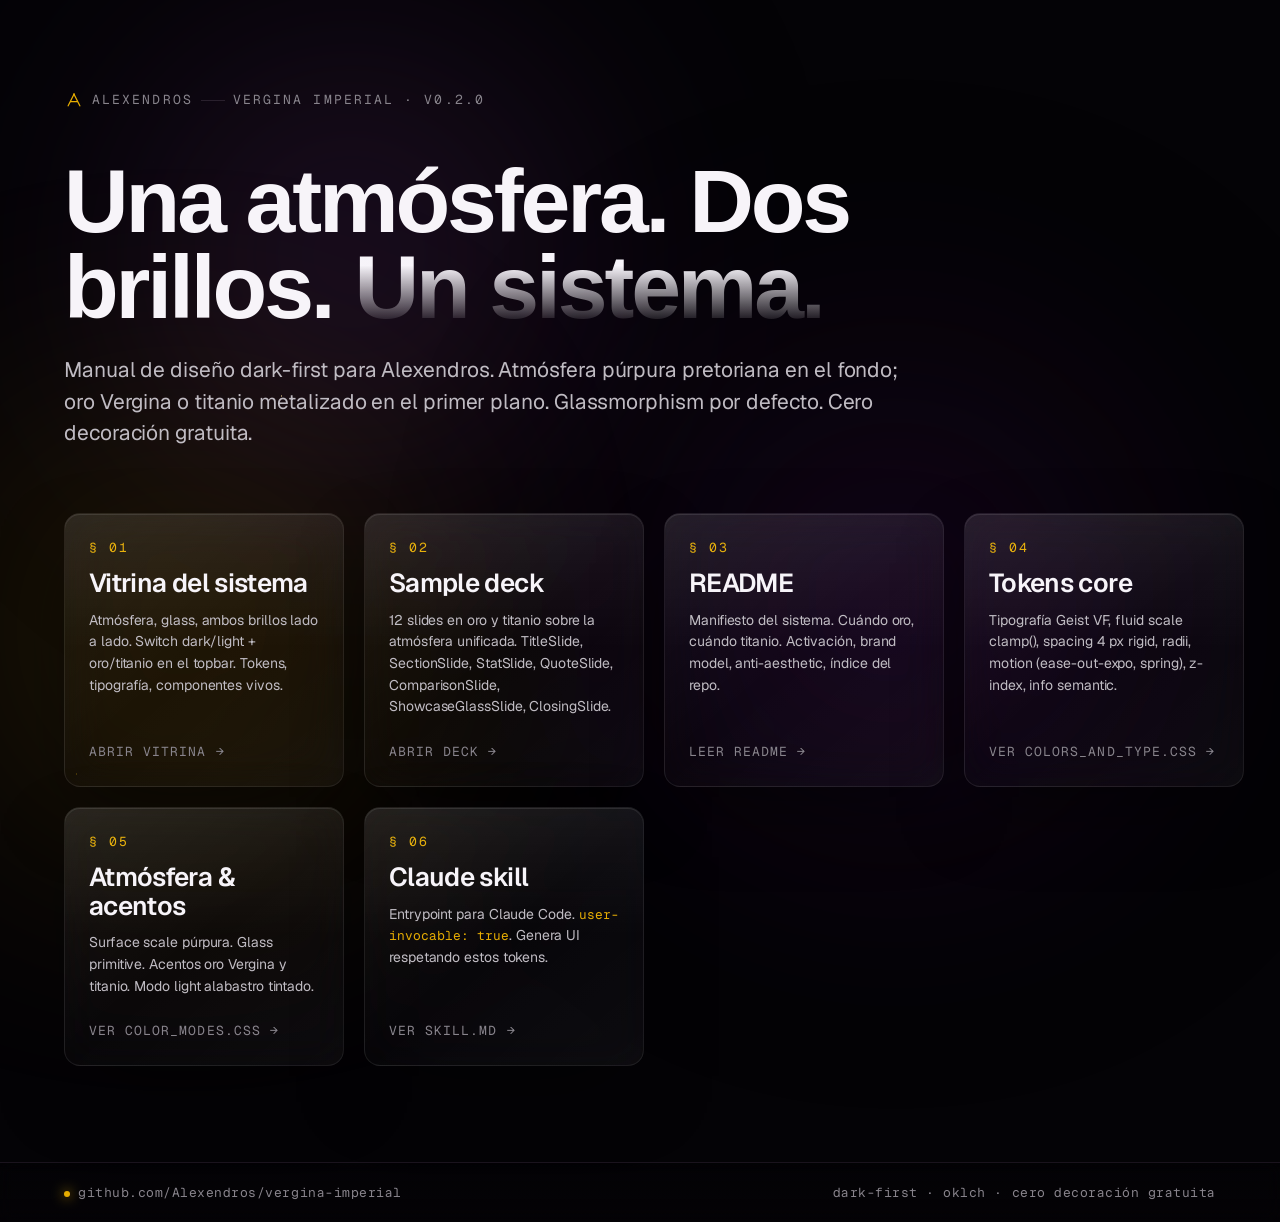
==== index.html @ ce4cc9b8 "Initial: Vergina Imperial v0.2.0 — extracto literal de Claude Design 27 archivos del export Claude D" ====
<!DOCTYPE html>
<html lang="es" data-mode="dark" data-accent="gold">
<head>
<meta charset="utf-8">
<title>Vergina Imperial · Manual de Diseño</title>
<meta name="viewport" content="width=device-width, initial-scale=1">
<link rel="stylesheet" href="colors_and_type.css?v=0.2.0">
<link rel="stylesheet" href="color_modes.css?v=0.2.0">
<style>
  html, body { margin: 0; min-height: 100vh; }
  body {
    background: var(--color-surface-0);
    color: var(--color-text-primary);
    font-family: var(--font-sans);
    letter-spacing: var(--tracking-body);
    -webkit-font-smoothing: antialiased;
    text-rendering: optimizeLegibility;
    position: relative;
    overflow-x: hidden;
    min-height: 100vh;
    display: flex;
    flex-direction: column;
  }

  /* Atmósfera (mismas tres capas que showcase) */
  .atm, .spark, .dust, .vignette {
    position: fixed; inset: 0; pointer-events: none; z-index: 0;
  }
  .atm::before, .atm::after {
    content: ""; position: absolute; border-radius: 50%; filter: blur(120px);
  }
  .atm::before {
    top: -25vh; left: -10vw; width: 75vw; height: 75vw;
    background: radial-gradient(closest-side, var(--atmosphere-haze) 0%, transparent 65%);
    opacity: 0.55;
  }
  .atm::after {
    bottom: -30vh; right: -15vw; width: 90vw; height: 90vw;
    background: radial-gradient(closest-side, var(--atmosphere-velvet) 0%, transparent 60%);
    opacity: 0.85;
  }
  .spark {
    top: 50vh; right: 22vw;
    width: 360px; height: 360px;
    border-radius: 50%;
    background: var(--accent);
    filter: blur(140px);
    opacity: 0.22;
  }
  .dust {
    mix-blend-mode: screen;
    opacity: 0.50;
    background-image:
      radial-gradient(1px 1px at 12% 18%, var(--accent-bright) 50%, transparent 51%),
      radial-gradient(1px 1px at 78% 22%, var(--accent-bright) 50%, transparent 51%),
      radial-gradient(1.2px 1.2px at 32% 64%, var(--accent) 50%, transparent 51%),
      radial-gradient(1px 1px at 88% 70%, var(--accent-bright) 50%, transparent 51%),
      radial-gradient(0.8px 0.8px at 56% 38%, var(--accent-bright) 50%, transparent 51%),
      radial-gradient(1.5px 1.5px at 6% 86%, var(--accent) 50%, transparent 51%),
      radial-gradient(1px 1px at 44% 92%, var(--accent-bright) 50%, transparent 51%),
      radial-gradient(0.9px 0.9px at 70% 8%, var(--accent) 50%, transparent 51%),
      radial-gradient(1.3px 1.3px at 22% 44%, var(--accent-bright) 50%, transparent 51%),
      radial-gradient(1px 1px at 92% 48%, var(--accent) 50%, transparent 51%);
  }
  .vignette {
    background: radial-gradient(120% 120% at 50% 50%, transparent 60%, var(--atmosphere-vignette) 100%);
  }

  main {
    position: relative;
    z-index: 1;
    flex: 1;
    max-width: 1180px;
    margin: 0 auto;
    width: 100%;
    padding: clamp(64px, 10vh, 140px) clamp(24px, 5vw, 64px) 96px;
    display: flex;
    flex-direction: column;
  }

  .brand-row {
    display: flex;
    align-items: center;
    gap: var(--space-2);
    font-family: var(--font-mono);
    font-size: var(--text-xs);
    letter-spacing: 0.16em;
    text-transform: uppercase;
    color: var(--color-text-tertiary);
    margin-bottom: var(--space-12);
  }
  .brand-row svg { color: var(--accent); }
  .brand-row .sep { width: 24px; height: 1px; background: var(--color-border-default); }

  h1.display {
    font-family: var(--font-display);
    font-size: clamp(48px, 7vw, 104px);
    font-weight: var(--weight-semibold);
    line-height: 0.96;
    letter-spacing: var(--tracking-display);
    margin: 0 0 var(--space-6);
    text-wrap: balance;
    max-width: 16ch;
  }
  h1.display .fade {
    background: linear-gradient(180deg, var(--color-text-primary) 25%, transparent 95%);
    -webkit-background-clip: text;
    background-clip: text;
    color: transparent;
    -webkit-text-fill-color: transparent;
    display: inline-block;
  }
  .lede {
    font-size: var(--text-xl);
    color: var(--color-text-secondary);
    line-height: 1.5;
    max-width: 60ch;
    margin: 0 0 var(--space-12);
  }

  .nav {
    display: grid;
    grid-template-columns: repeat(auto-fit, minmax(280px, 1fr));
    gap: var(--space-5);
    margin-top: var(--space-4);
  }

  .card {
    position: relative;
    background: var(--glass-bg);
    backdrop-filter: var(--glass-blur);
    -webkit-backdrop-filter: var(--glass-blur);
    border: 1px solid var(--glass-border);
    border-radius: var(--radius-xl);
    box-shadow: var(--glass-shadow);
    padding: var(--space-6);
    text-decoration: none;
    color: inherit;
    overflow: hidden;
    display: flex;
    flex-direction: column;
    gap: var(--space-3);
    transition:
      transform var(--duration-base) var(--ease-out-expo),
      border-color var(--duration-base) var(--ease-out-expo);
  }
  .card::after {
    content: "";
    position: absolute;
    inset: 0 0 auto 0;
    height: 50%;
    background: linear-gradient(180deg, oklch(1 0 0 / 0.06), transparent);
    pointer-events: none;
  }
  .card:hover {
    transform: translateY(-2px);
    border-color: color-mix(in oklch, var(--accent) 40%, var(--glass-border));
  }
  .card:focus-visible {
    outline: 2px solid var(--accent);
    outline-offset: 4px;
  }

  .card .num {
    font-family: var(--font-mono);
    font-size: var(--text-xs);
    letter-spacing: 0.16em;
    color: var(--accent);
    font-variant-numeric: tabular-nums;
  }
  .card h3 {
    font-size: var(--text-2xl);
    font-weight: var(--weight-semibold);
    letter-spacing: -0.025em;
    margin: 0;
    line-height: 1.1;
  }
  .card p {
    font-size: var(--text-sm);
    color: var(--color-text-secondary);
    line-height: 1.55;
    margin: 0;
  }
  .card .arrow {
    margin-top: auto;
    padding-top: var(--space-3);
    display: inline-flex;
    align-items: center;
    gap: 8px;
    font-family: var(--font-mono);
    font-size: var(--text-xs);
    letter-spacing: 0.08em;
    text-transform: uppercase;
    color: var(--color-text-tertiary);
    transition: color var(--duration-base) var(--ease-out-expo), gap var(--duration-base) var(--ease-out-expo);
  }
  .card:hover .arrow { color: var(--accent); gap: 12px; }

  footer {
    position: relative;
    z-index: 1;
    border-top: 1px solid var(--color-border-subtle);
    padding: var(--space-5) clamp(24px, 5vw, 64px);
    color: var(--color-text-tertiary);
    font-family: var(--font-mono);
    font-size: var(--text-xs);
    letter-spacing: 0.04em;
    display: flex;
    justify-content: space-between;
    gap: var(--space-4);
    background: linear-gradient(180deg,
      transparent,
      color-mix(in oklch, var(--color-surface-0) 55%, transparent));
    backdrop-filter: blur(8px);
  }
  footer .dot {
    width: 6px; height: 6px;
    border-radius: 50%;
    background: var(--accent);
    box-shadow: 0 0 12px var(--accent);
    display: inline-block;
    margin-right: 8px;
  }
</style>
</head>
<body>
  <div class="atm" aria-hidden="true"></div>
  <div class="spark" aria-hidden="true"></div>
  <div class="dust" aria-hidden="true"></div>
  <div class="vignette" aria-hidden="true"></div>

  <main>
    <div class="brand-row">
      <svg width="20" height="20" viewBox="0 0 48 48" fill="none">
        <path d="M10 38 L24 10 L38 38" stroke="currentColor" stroke-width="3" stroke-linecap="round" stroke-linejoin="round"/>
        <path d="M16 28 L32 28" stroke="currentColor" stroke-width="3" stroke-linecap="round"/>
        <circle cx="24" cy="10" r="2.25" fill="currentColor"/>
      </svg>
      <span>Alexendros</span>
      <span class="sep"></span>
      <span>Vergina Imperial · v0.2.0</span>
    </div>

    <h1 class="display">Una atmósfera. Dos brillos. <span class="fade">Un sistema.</span></h1>
    <p class="lede">Manual de diseño dark-first para Alexendros. Atmósfera púrpura pretoriana en el fondo; oro Vergina o titanio metalizado en el primer plano. Glassmorphism por defecto. Cero decoración gratuita.</p>

    <nav class="nav" aria-label="Navegación del manual">
      <a class="card" href="showcase.html">
        <span class="num">§ 01</span>
        <h3>Vitrina del sistema</h3>
        <p>Atmósfera, glass, ambos brillos lado a lado. Switch dark/light + oro/titanio en el topbar. Tokens, tipografía, componentes vivos.</p>
        <span class="arrow">Abrir vitrina →</span>
      </a>

      <a class="card" href="slides/index.html">
        <span class="num">§ 02</span>
        <h3>Sample deck</h3>
        <p>12 slides en oro y titanio sobre la atmósfera unificada. TitleSlide, SectionSlide, StatSlide, QuoteSlide, ComparisonSlide, ShowcaseGlassSlide, ClosingSlide.</p>
        <span class="arrow">Abrir deck →</span>
      </a>

      <a class="card" href="README.md">
        <span class="num">§ 03</span>
        <h3>README</h3>
        <p>Manifiesto del sistema. Cuándo oro, cuándo titanio. Activación, brand model, anti-aesthetic, índice del repo.</p>
        <span class="arrow">Leer README →</span>
      </a>

      <a class="card" href="colors_and_type.css">
        <span class="num">§ 04</span>
        <h3>Tokens core</h3>
        <p>Tipografía Geist VF, fluid scale clamp(), spacing 4 px rigid, radii, motion (ease-out-expo, spring), z-index, info semantic.</p>
        <span class="arrow">Ver colors_and_type.css →</span>
      </a>

      <a class="card" href="color_modes.css">
        <span class="num">§ 05</span>
        <h3>Atmósfera & acentos</h3>
        <p>Surface scale púrpura. Glass primitive. Acentos oro Vergina y titanio. Modo light alabastro tintado.</p>
        <span class="arrow">Ver color_modes.css →</span>
      </a>

      <a class="card" href="SKILL.md">
        <span class="num">§ 06</span>
        <h3>Claude skill</h3>
        <p>Entrypoint para Claude Code. <code style="font-family:var(--font-mono); color:var(--accent);">user-invocable: true</code>. Genera UI respetando estos tokens.</p>
        <span class="arrow">Ver SKILL.md →</span>
      </a>
    </nav>
  </main>

  <footer>
    <div><span class="dot"></span>github.com/Alexendros/vergina-imperial</div>
    <div>dark-first · oklch · cero decoración gratuita</div>
  </footer>
</body>
</html>
---- colors_and_type.css ----
/* =========================================================================
   Manual de Diseño · Vergina Imperial — Core Tokens (v0.2.0)
   =========================================================================
   Dark-first. oklch throughout. No gratuitous decoration.

   Sistema unificado:
     · Una atmósfera (púrpura pretoriana) — definida en color_modes.css
     · Dos acentos metálicos: oro Vergina (default) | titanio
     · Variables compartidas (tipografía, spacing, radii, motion) aquí

   Activación: data-mode="deep|bright" + data-accent="gold|titanium" en root.
   Defaults: deep + gold. (Los aliases dark|light siguen aceptados.)
   ========================================================================= */

/* ---------- Webfonts ------------------------------------------------ */
/* Bricolage Grotesque + Manrope + JetBrains Mono — Google Fonts (CDN).
   Importadas via <link> en Atelier de Revisión.html / Font Lab.html.
   Geist queda como fallback local para arranque sin red. */

@font-face {
  font-family: "Geist";
  src: url("fonts/GeistVF.woff2") format("woff2-variations");
  font-weight: 100 900;
  font-style: normal;
  font-display: swap;
}

@font-face {
  font-family: "Geist Mono";
  src: url("fonts/GeistMonoVF.woff2") format("woff2-variations");
  font-weight: 100 900;
  font-style: normal;
  font-display: swap;
}

:root {
  /* =====================================================================
     1. COLOR — la atmósfera y los acentos viven en color_modes.css.
     Aquí solo declaramos info semántico (hue 230) que es independiente
     del acento elegido.
     ===================================================================== */

  --color-info-fg:        oklch(0.78 0.14 230);
  --color-info-bg:        oklch(0.20 0.05 230);
  --color-info-border:    oklch(0.40 0.10 230);

  /* =====================================================================
     2. TYPOGRAPHY — families + fluid scale
     ===================================================================== */

  --font-sans: "Manrope", -apple-system, BlinkMacSystemFont, "Segoe UI", "Geist", sans-serif;
  --font-mono: "JetBrains Mono", "Geist Mono", "SF Mono", Menlo, Consolas, monospace;
  --font-display: "Bricolage Grotesque", "Manrope", -apple-system, sans-serif;

  /* Fluid scale — clamp(min, preferred, max). No media queries. */
  --text-xs:      clamp(0.75rem, 0.72rem + 0.12vw, 0.813rem);
  --text-sm:      clamp(0.813rem, 0.79rem + 0.14vw, 0.875rem);
  --text-base:    clamp(0.938rem, 0.90rem + 0.18vw, 1rem);
  --text-lg:      clamp(1.063rem, 1.02rem + 0.22vw, 1.125rem);
  --text-xl:      clamp(1.188rem, 1.13rem + 0.28vw, 1.313rem);
  --text-2xl:     clamp(1.438rem, 1.35rem + 0.40vw, 1.625rem);
  --text-3xl:     clamp(1.75rem, 1.60rem + 0.70vw, 2.125rem);
  --text-4xl:     clamp(2.25rem, 2.00rem + 1.20vw, 3rem);
  --text-display: clamp(3rem, 2.50rem + 2.40vw, 4.75rem);

  /* Line heights */
  --leading-tight:   1.15;
  --leading-snug:    1.3;
  --leading-normal:  1.5;
  --leading-relaxed: 1.65;

  /* Letter spacing — negative on display, monospace unchanged */
  --tracking-display: -0.035em;
  --tracking-heading: -0.022em;
  --tracking-body:    -0.005em;
  --tracking-mono:    0;

  /* Font weights */
  --weight-regular:  400;
  --weight-medium:   500;
  --weight-semibold: 600;
  --weight-bold:     700;

  /* =====================================================================
     3. SPACING — 4px rigid grid
     ===================================================================== */
  --spacing-unit: 4px;
  --space-0:  0;
  --space-1:  4px;
  --space-2:  8px;
  --space-3:  12px;
  --space-4:  16px;
  --space-5:  20px;
  --space-6:  24px;
  --space-8:  32px;
  --space-10: 40px;
  --space-12: 48px;
  --space-16: 64px;
  --space-20: 80px;
  --space-24: 96px;

  /* =====================================================================
     4. RADII
     ===================================================================== */
  --radius-xs:   4px;
  --radius-sm:   6px;
  --radius-md:   8px;
  --radius-lg:   12px;
  --radius-xl:   16px;
  --radius-2xl:  24px;
  --radius-full: 9999px;

  /* =====================================================================
     5. MOTION
     ===================================================================== */
  --duration-instant: 80ms;
  --duration-fast:    120ms;
  --duration-base:    180ms;
  --duration-slow:    240ms;
  --duration-slower:  400ms;

  --ease-out-expo:  cubic-bezier(0.16, 1, 0.3, 1);
  --ease-out-quart: cubic-bezier(0.25, 1, 0.5, 1);
  --ease-in-quart:  cubic-bezier(0.5, 0, 0.75, 0);
  --ease-in-out:    cubic-bezier(0.65, 0, 0.35, 1);
  --ease-spring:    linear(
    0, 0.009, 0.035 2.1%, 0.141, 0.292, 0.468, 0.653,
    0.831, 0.945 38.7%, 0.987, 1.003, 1.008, 1.008,
    1.004, 0.999, 0.994, 0.992, 0.996, 1.000
  );

  /* =====================================================================
     6. SHADOWS — only for overlays (Dialog, Popover, Toast).
     Never for elevation within the layout plane.
     ===================================================================== */
  --shadow-overlay:
    0 1px 2px 0 oklch(0 0 0 / 0.3),
    0 12px 32px -8px oklch(0 0 0 / 0.5),
    0 0 0 1px var(--color-border-default);

  --shadow-popover:
    0 1px 2px 0 oklch(0 0 0 / 0.2),
    0 8px 24px -6px oklch(0 0 0 / 0.4),
    0 0 0 1px var(--color-border-default);

  --shadow-toast:
    0 1px 2px 0 oklch(0 0 0 / 0.25),
    0 10px 28px -6px oklch(0 0 0 / 0.45),
    0 0 0 1px var(--color-border-default);

  /* Inner highlight — how depth is actually communicated on cards */
  --shadow-inner-highlight: inset 0 1px 0 0 oklch(1 0 0 / 0.04);

  /* =====================================================================
     7. Z-INDEX — semantic
     ===================================================================== */
  --z-base:     0;
  --z-dropdown: 1000;
  --z-sticky:   1100;
  --z-overlay:  1200;
  --z-modal:    1300;
  --z-popover:  1400;
  --z-toast:    1500;
  --z-tooltip:  1600;
}

/* ===========================================================================
   SEMANTIC TYPE ROLES — direct, cascade-friendly styles
   Consumers can apply these classes OR mirror via @apply in Tailwind v4.
   =========================================================================== */

html,
body {
  font-family: var(--font-sans);
  color: var(--color-text-primary);
  background: var(--color-surface-0);
  font-size: var(--text-base);
  line-height: var(--leading-normal);
  letter-spacing: var(--tracking-body);
  font-feature-settings: "ss01", "cv11", "calt";
  -webkit-font-smoothing: antialiased;
  text-rendering: optimizeLegibility;
}

/* Headings — craftsman precision, tight tracking */
.ds-display, h1.ds-display {
  font-family: var(--font-display);
  font-size: var(--text-display);
  font-weight: var(--weight-semibold);
  line-height: var(--leading-tight);
  letter-spacing: var(--tracking-display);
  color: var(--color-text-primary);
}

.ds-h1, h1 {
  font-size: var(--text-4xl);
  font-weight: var(--weight-semibold);
  line-height: var(--leading-tight);
  letter-spacing: var(--tracking-heading);
  color: var(--color-text-primary);
}

.ds-h2, h2 {
  font-size: var(--text-3xl);
  font-weight: var(--weight-semibold);
  line-height: var(--leading-tight);
  letter-spacing: var(--tracking-heading);
  color: var(--color-text-primary);
}

.ds-h3, h3 {
  font-size: var(--text-2xl);
  font-weight: var(--weight-semibold);
  line-height: var(--leading-snug);
  letter-spacing: var(--tracking-heading);
  color: var(--color-text-primary);
}

.ds-h4, h4 {
  font-size: var(--text-xl);
  font-weight: var(--weight-medium);
  line-height: var(--leading-snug);
  letter-spacing: var(--tracking-heading);
  color: var(--color-text-primary);
}

.ds-body, p {
  font-size: var(--text-base);
  font-weight: var(--weight-regular);
  line-height: var(--leading-normal);
  color: var(--color-text-secondary);
}

.ds-body-sm {
  font-size: var(--text-sm);
  line-height: var(--leading-normal);
  color: var(--color-text-secondary);
}

.ds-caption {
  font-size: var(--text-xs);
  font-weight: var(--weight-medium);
  line-height: var(--leading-snug);
  color: var(--color-text-tertiary);
  letter-spacing: 0.01em;
}

.ds-label {
  font-size: var(--text-xs);
  font-weight: var(--weight-medium);
  line-height: 1.2;
  color: var(--color-text-secondary);
  text-transform: uppercase;
  letter-spacing: 0.08em;
}

.ds-mono, code, kbd, samp, pre {
  font-family: var(--font-mono);
  font-size: 0.92em;
  letter-spacing: var(--tracking-mono);
  font-feature-settings: "calt" 0;
}

/* Reduced motion */
@media (prefers-reduced-motion: reduce) {
  *, *::before, *::after {
    animation-duration: 0.01ms !important;
    transition-duration: 0.01ms !important;
  }
}
---- color_modes.css ----
/* =========================================================================
   Manual de Diseño · Vergina Imperial — Sistema unificado (v0.2.0)
   =========================================================================

   Una sola atmósfera (púrpura pretoriana aterciopelada) y dos acentos
   metálicos (oro Vergina · titanio). Lo que antes eran tres gamas
   alternativas pasa a ser **un sistema con dos brillos**.

   Activación:
     <html data-mode="deep">                    →  base oscura (default)
     <html data-mode="bright">                  →  base alabastro
     <html ... data-accent="gold | titanium">   →  qué metal lleva el acento

   El elemento outer puede no declarar nada — el default es
   data-mode="deep" + data-accent="gold".

   Aliases legacy — `dark` y `light` siguen funcionando como sinónimos
   transitorios de `deep` y `bright` mientras se migran consumidores.

   Las variables compartidas (tipografía, spacing, radii, motion) viven
   en `colors_and_type.css`. Aquí solo se define la atmósfera y los
   acentos metálicos.

   ─────────────────────────────────────────────────────────────────────
   APLICACIÓN — cuándo oro, cuándo titanio
   ─────────────────────────────────────────────────────────────────────

   ORO VERGINA (default · data-accent="gold")
     · Memoria, valor, firma, declaración.
     · Cifras-trofeo, citas, aperturas y cierres de sección.
     · Marca primaria de productos identitarios — alexendros.me, manuales,
       cartas de principios.
     · Botones primary, focus rings de acción comprometida.

   TITANIO (data-accent="titanium")
     · Maquinaria, dato, telemetría, frialdad técnica.
     · Métricas operativas, ratios, gráficas densas, dashboards de mando.
     · Marca de productos de instrumento — Controlink, alexendros.pro,
       superficies que muestran sistemas en funcionamiento.
     · Botones de acción procedimental, focus rings de input numérico.

   REGLA: el acento es propiedad de la **superficie**, no del componente.
   Una vista entera vive en oro o en titanio. No se mezclan dentro de la
   misma pantalla — esa decisión se toma a nivel de producto y se hereda.
   ========================================================================= */


/* ── DARK · base · atmósfera púrpura ─────────────────────────────────── */

:root,
[data-mode="deep"],
[data-mode="dark"] {
  /* Atmósfera — la superficie nunca se ve "plana". El púrpura habita
     el fondo en cuatro pasos de luminosidad sobre hue 315. */
  --color-surface-0:    oklch(0.10 0.014 315);   /* noche profunda */
  --color-surface-50:   oklch(0.12 0.016 315);
  --color-surface-100:  oklch(0.14 0.018 315);   /* card base */
  --color-surface-200:  oklch(0.17 0.020 315);
  --color-surface-300:  oklch(0.20 0.022 315);   /* border subtle */
  --color-surface-400:  oklch(0.23 0.024 315);
  --color-surface-500:  oklch(0.26 0.026 315);   /* border default */
  --color-surface-600:  oklch(0.29 0.028 315);
  --color-surface-700:  oklch(0.33 0.030 315);   /* border strong */
  --color-surface-800:  oklch(0.37 0.032 315);
  --color-surface-900:  oklch(0.42 0.034 315);

  /* Atmósfera — focos del PurpleAtmosphere (terciopelo + niebla) */
  --atmosphere-haze:    oklch(0.32 0.090 318);   /* foco frío esquina alta */
  --atmosphere-velvet:  oklch(0.18 0.060 315);   /* wash aterciopelado */
  --atmosphere-vignette: oklch(0.04 0.020 315);  /* viñeta exterior */

  /* Texto — neutro tintado púrpura mínimo */
  --color-text-primary:   oklch(0.97 0.008 310);
  --color-text-secondary: oklch(0.80 0.010 310);
  --color-text-tertiary:  oklch(0.62 0.012 310);
  --color-text-disabled:  oklch(0.46 0.014 310);
  --color-text-inverse:   oklch(0.07 0.012 315);

  /* Borders */
  --color-border-subtle:  var(--color-surface-300);
  --color-border-default: var(--color-surface-500);
  --color-border-strong:  var(--color-surface-700);
  --color-border-focus:   var(--accent);

  /* Glass primitive — paneles translúcidos sobre la atmósfera */
  --glass-bg: linear-gradient(
    140deg,
    oklch(1 0 0 / 0.06) 0%,
    oklch(1 0 0 / 0.02) 50%,
    oklch(1 0 0 / 0.04) 100%
  );
  --glass-border:   oklch(1 0 0 / 0.08);
  --glass-blur:     blur(20px) saturate(140%);
  --glass-shadow:
    inset 0 1px 0 oklch(1 0 0 / 0.10),
    0 30px 80px -20px oklch(0 0 0 / 0.55);

  /* Estados semánticos */
  --color-success-fg:     oklch(0.78 0.16 130);
  --color-success-bg:     oklch(0.20 0.06 130);
  --color-success-border: oklch(0.40 0.12 130);

  --color-warning-fg:     oklch(0.82 0.16 82);
  --color-warning-bg:     oklch(0.22 0.06 82);
  --color-warning-border: oklch(0.42 0.12 82);

  --color-error-fg:       oklch(0.72 0.22 25);
  --color-error-bg:       oklch(0.22 0.07 25);
  --color-error-border:   oklch(0.42 0.16 25);

  color-scheme: dark;
}


/* ── ACENTO · ORO VERGINA (default) ──────────────────────────────────── */

:root,
[data-accent="gold"] {
  --accent:        oklch(0.78 0.165 85);   /* oro batido helénico */
  --accent-dim:    oklch(0.62 0.130 85);   /* oro grave */
  --accent-bright: oklch(0.92 0.100 88);   /* brillo alto */
  --accent-fg:     oklch(0.12 0.014 50);   /* tinta cálida sobre oro */

  /* Shimmer vertical — usado por GradientText.vap-shimmer */
  --accent-shimmer: linear-gradient(
    180deg,
    oklch(0.92 0.10 88) 0%,
    oklch(0.82 0.165 85) 38%,
    oklch(0.62 0.13 85) 70%,
    oklch(0.78 0.155 85) 100%
  );

  /* Glow — halo metálico cálido */
  --shadow-glow-accent: 0 0 56px color-mix(in oklch, var(--accent) 32%, transparent);

  /* Alias de marca — para componentes que lean tokens "brand" */
  --color-brand-primary:    var(--accent);
  --color-brand-primary-hc: var(--accent);  /* AA sobre surface-0: 9.85:1 */
  --color-brand-primary-fg: var(--accent-fg);
  --color-brand-accent:     var(--accent-dim);
  --color-brand-accent-fg:  var(--accent-fg);
}


/* ── ACENTO · TITANIO METALIZADO ─────────────────────────────────────── */

[data-accent="titanium"] {
  --accent:        oklch(0.86 0.012 270);  /* titanio claro */
  --accent-dim:    oklch(0.68 0.014 260);  /* titanio sombra */
  --accent-bright: oklch(0.95 0.005 270);  /* brillo perlado */
  --accent-fg:     oklch(0.10 0.008 270);  /* tinta neutra fría */

  /* Shimmer titanio — cinco paradas de luminosidad sobre hue ~270.
     Hue varía levemente (240→270) para simular reflejo no-lineal. */
  --accent-shimmer: linear-gradient(
    180deg,
    oklch(0.95 0.005 270) 0%,
    oklch(0.78 0.008 250) 30%,
    oklch(0.55 0.010 240) 55%,
    oklch(0.72 0.012 270) 78%,
    oklch(0.92 0.006 270) 100%
  );

  /* Glow — perlado, sin temperatura cromática */
  --shadow-glow-accent: 0 0 48px color-mix(in oklch, var(--accent) 26%, transparent);

  --color-brand-primary:    var(--accent);
  --color-brand-primary-hc: var(--accent);  /* AA sobre surface-0: ~10:1 */
  --color-brand-primary-fg: var(--accent-fg);
  --color-brand-accent:     var(--accent-dim);
  --color-brand-accent-fg:  var(--accent-fg);
}


/* ── LIGHT · alabastro tintado en oro Vergina + naranja amanecer ────────
   El púrpura sale de la base. La superficie se queda en familia cálida
   (hue 70–80, oro/ámbar). El púrpura sobrevive sólo donde corresponde:
   selecciones, focus, marcadores — invocado caso por caso desde
   --color-highlight-* más abajo. */

[data-mode="bright"],
[data-mode="light"] {
  /* Surface — alabastro con tinte oro Vergina muy sutil. Nunca blanco puro. */
  --color-surface-0:    oklch(0.97 0.014 80);    /* alabastro cálido */
  --color-surface-50:   oklch(0.95 0.018 78);
  --color-surface-100:  oklch(0.93 0.022 76);
  --color-surface-200:  oklch(0.90 0.026 74);
  --color-surface-300:  oklch(0.86 0.030 72);
  --color-surface-400:  oklch(0.80 0.034 70);
  --color-surface-500:  oklch(0.72 0.038 68);
  --color-surface-600:  oklch(0.62 0.042 66);
  --color-surface-700:  oklch(0.50 0.044 64);
  --color-surface-800:  oklch(0.38 0.040 62);
  --color-surface-900:  oklch(0.26 0.034 60);

  /* Atmósfera — bruma de amanecer (hue 55, naranja-melocotón muy suave) */
  --atmosphere-haze:    oklch(0.88 0.060 62);
  --atmosphere-velvet:  oklch(0.82 0.052 58);
  --atmosphere-vignette: oklch(0.86 0.024 70);

  /* Texto — tinta cálida (caoba/sepia oscuro), nunca negro puro */
  --color-text-primary:   oklch(0.22 0.028 60);
  --color-text-secondary: oklch(0.40 0.030 62);
  --color-text-tertiary:  oklch(0.56 0.030 64);
  --color-text-disabled:  oklch(0.72 0.022 66);
  --color-text-inverse:   oklch(0.97 0.014 80);

  --color-border-subtle:  oklch(0.89 0.022 72);
  --color-border-default: oklch(0.81 0.028 70);
  --color-border-strong:  oklch(0.68 0.032 68);

  /* Highlights · púrpura sólo aquí. Se invoca con caret-color, ::selection,
     marcas de búsqueda, badges puntuales. NO se usa en fondos ni borders. */
  --color-highlight-50:  oklch(0.92 0.040 305);
  --color-highlight-100: oklch(0.84 0.080 305);
  --color-highlight-300: oklch(0.62 0.150 305);  /* púrpura realce */
  --color-highlight-500: oklch(0.46 0.180 305);  /* púrpura tinta */
  --color-highlight-fg:  oklch(0.97 0.012 305);

  /* Glass para light — más blanco, menos saturación */
  --glass-bg: linear-gradient(
    140deg,
    oklch(1 0 0 / 0.55) 0%,
    oklch(1 0 0 / 0.30) 50%,
    oklch(1 0 0 / 0.45) 100%
  );
  --glass-border:   oklch(0.30 0.030 60 / 0.10);
  --glass-blur:     blur(16px) saturate(120%);
  --glass-shadow:
    inset 0 1px 0 oklch(1 0 0 / 0.50),
    0 24px 60px -16px oklch(0.30 0.030 60 / 0.20);

  color-scheme: light;

  /* Selección y caret — aquí sí entra el púrpura, como tinta de realce */
  ::selection { background-color: var(--color-highlight-100); color: var(--color-text-primary); }
  caret-color: var(--color-highlight-300);
}

/* En light, los acentos se oscurecen para conservar contraste */
[data-mode="bright"][data-accent="gold"],
[data-mode="bright"]:not([data-accent="titanium"]),
[data-mode="light"][data-accent="gold"],
[data-mode="light"]:not([data-accent="titanium"]) {
  --accent:        oklch(0.60 0.15 75);    /* oro envejecido */
  --accent-dim:    oklch(0.44 0.15 72);    /* oro quemado */
  --accent-bright: oklch(0.72 0.14 78);
  --accent-fg:     oklch(0.98 0.008 85);

  --color-brand-primary:    var(--accent);
  --color-brand-primary-hc: var(--accent-dim);  /* AA sobre alabastro: 5.04:1 */
  --color-brand-primary-fg: var(--accent-fg);
  --color-brand-accent:     var(--accent-dim);
}

[data-mode="bright"][data-accent="titanium"],
[data-mode="light"][data-accent="titanium"] {
  --accent:        oklch(0.55 0.012 260);  /* titanio cepillado oscurecido */
  --accent-dim:    oklch(0.42 0.014 255);  /* titanio sombra */
  --accent-bright: oklch(0.72 0.010 270);
  --accent-fg:     oklch(0.98 0.005 270);

  --color-brand-primary:    var(--accent);
  --color-brand-primary-hc: var(--accent-dim);  /* AA sobre alabastro: ~5.4:1 */
  --color-brand-primary-fg: var(--accent-fg);
  --color-brand-accent:     var(--accent-dim);
}


/* ── Auto via prefers-color-scheme ──────────────────────────────────── */

@media (prefers-color-scheme: light) {
  [data-mode="auto"] {
    /* re-trigger */
  }
}
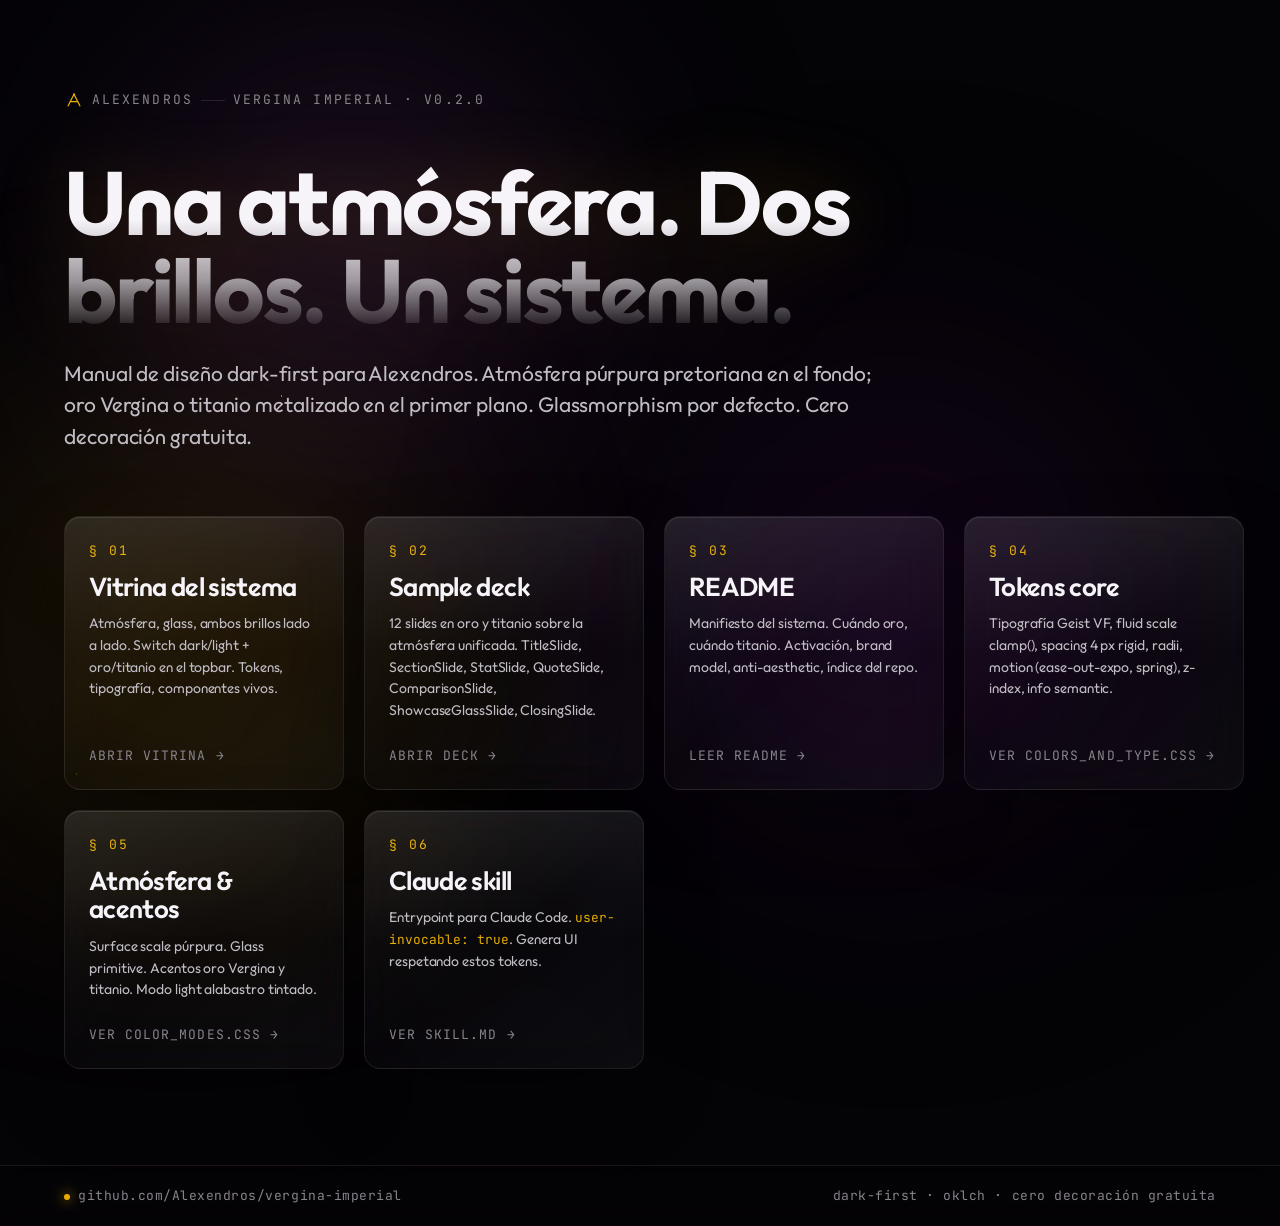
==== commit 425881ef: "feat(typography,h1): doctrina v0.2.1 · Outfit + degradado vertical en H1 entero Cambios doctrinales " ====
--- a/index.html
+++ b/index.html
@@ -6,6 +6,18 @@
 <meta name="viewport" content="width=device-width, initial-scale=1">
 <link rel="stylesheet" href="colors_and_type.css?v=0.2.0">
 <link rel="stylesheet" href="color_modes.css?v=0.2.0">
+<!-- Tipografía canónica v0.2.1 · Outfit (display + sans) + JetBrains Mono.
+     Bricolage Grotesque eliminado (curvas humanistas no metalizables). -->
+<link rel="preconnect" href="https://fonts.googleapis.com">
+<link rel="preconnect" href="https://fonts.gstatic.com" crossorigin>
+<link rel="stylesheet" href="https://fonts.googleapis.com/css2?family=Outfit:wght@400;500;600;700;800&family=JetBrains+Mono:wght@400;500&display=swap">
+<style>
+  :root {
+    --font-display: "Outfit", -apple-system, BlinkMacSystemFont, sans-serif;
+    --font-sans: "Outfit", -apple-system, BlinkMacSystemFont, sans-serif;
+    --font-mono: "JetBrains Mono", "SF Mono", Menlo, Consolas, monospace;
+  }
+</style>
 <style>
   html, body { margin: 0; min-height: 100vh; }
   body {
@@ -92,24 +104,35 @@
   .brand-row svg { color: var(--accent); }
   .brand-row .sep { width: 24px; height: 1px; background: var(--color-border-default); }
 
+  /* H1 hero · doctrina v0.2.1 · degradado vertical color→transparente aplicado
+     a TODO el bloque (no solo a un span). Las primeras líneas quedan sólidas,
+     las últimas se funden con la atmósfera púrpura del fondo. Halo accent
+     suave via drop-shadow para reforzar el carácter metálico. */
   h1.display {
     font-family: var(--font-display);
     font-size: clamp(48px, 7vw, 104px);
-    font-weight: var(--weight-semibold);
-    line-height: 0.96;
-    letter-spacing: var(--tracking-display);
+    font-weight: 700;
+    line-height: 0.98;
+    letter-spacing: -0.025em;
     margin: 0 0 var(--space-6);
     text-wrap: balance;
     max-width: 16ch;
-  }
-  h1.display .fade {
-    background: linear-gradient(180deg, var(--color-text-primary) 25%, transparent 95%);
+    background: linear-gradient(
+      180deg,
+      var(--color-text-primary) 0%,
+      var(--color-text-primary) 35%,
+      color-mix(in oklch, var(--color-text-primary) 60%, transparent) 70%,
+      transparent 100%
+    );
+    background-clip: text;
     -webkit-background-clip: text;
-    background-clip: text;
     color: transparent;
     -webkit-text-fill-color: transparent;
-    display: inline-block;
-  }
+    filter: drop-shadow(0 0 36px color-mix(in oklch, var(--accent) 18%, transparent));
+  }
+  /* Compat legacy: span.fade ya no es necesario; el degradado vive en el h1.
+     Si el consumidor sigue usándolo, lo absorbemos sin efecto extra. */
+  h1.display .fade { display: inline; }
   .lede {
     font-size: var(--text-xl);
     color: var(--color-text-secondary);
@@ -241,7 +264,7 @@
       <span>Vergina Imperial · v0.2.0</span>
     </div>
 
-    <h1 class="display">Una atmósfera. Dos brillos. <span class="fade">Un sistema.</span></h1>
+    <h1 class="display">Una atmósfera. Dos brillos. Un sistema.</h1>
     <p class="lede">Manual de diseño dark-first para Alexendros. Atmósfera púrpura pretoriana en el fondo; oro Vergina o titanio metalizado en el primer plano. Glassmorphism por defecto. Cero decoración gratuita.</p>
 
     <nav class="nav" aria-label="Navegación del manual">
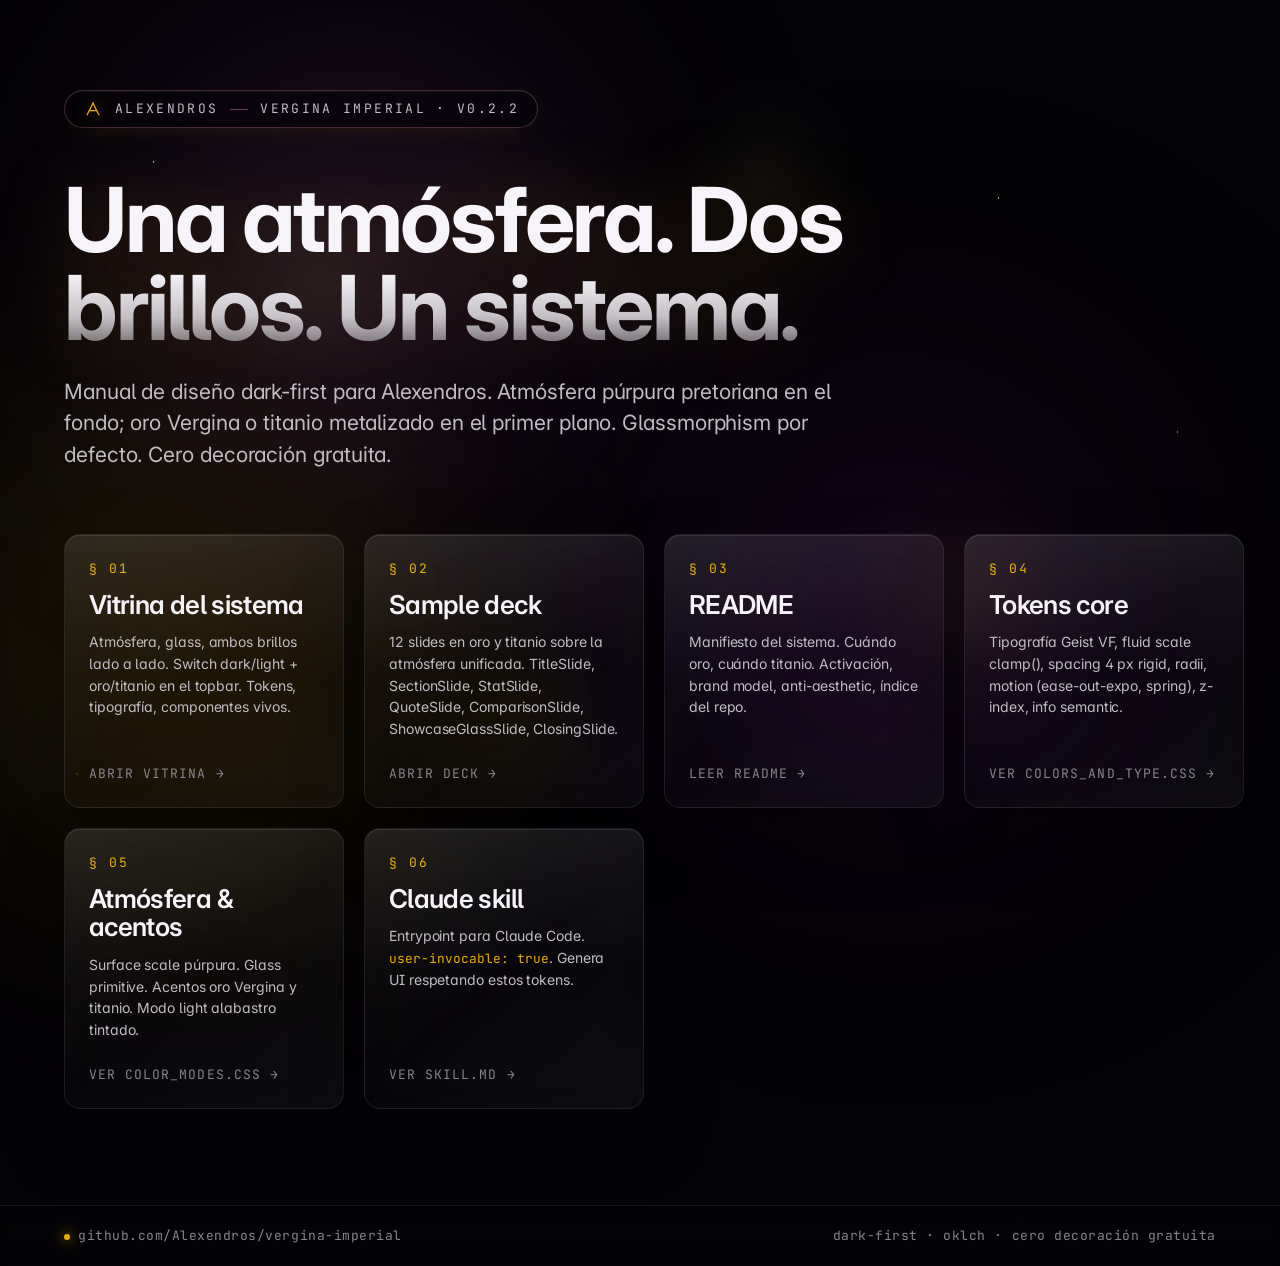
==== commit 6d21619d: "feat(typography): v0.2.2 · Inter Variable unifica display + sans (Outfit/Bricolage/Manrope descatalo" ====
--- a/index.html
+++ b/index.html
@@ -4,17 +4,18 @@
 <meta charset="utf-8">
 <title>Vergina Imperial · Manual de Diseño</title>
 <meta name="viewport" content="width=device-width, initial-scale=1">
-<link rel="stylesheet" href="colors_and_type.css?v=0.2.0">
-<link rel="stylesheet" href="color_modes.css?v=0.2.0">
-<!-- Tipografía canónica v0.2.1 · Outfit (display + sans) + JetBrains Mono.
-     Bricolage Grotesque eliminado (curvas humanistas no metalizables). -->
+<link rel="stylesheet" href="colors_and_type.css?v=0.2.2">
+<link rel="stylesheet" href="color_modes.css?v=0.2.2">
+<!-- Tipografía canónica v0.2.2 · Inter (display + sans, mismo family) + JetBrains Mono.
+     Inter aprobada en hilo paralelo como reemplazo neogrotesque definitivo
+     (Outfit/Bricolage/Manrope/Geist/Bricolage-Grotesque · todos descatalogados). -->
 <link rel="preconnect" href="https://fonts.googleapis.com">
 <link rel="preconnect" href="https://fonts.gstatic.com" crossorigin>
-<link rel="stylesheet" href="https://fonts.googleapis.com/css2?family=Outfit:wght@400;500;600;700;800&family=JetBrains+Mono:wght@400;500&display=swap">
+<link rel="stylesheet" href="https://fonts.googleapis.com/css2?family=Inter:wght@400;500;600;700;800;900&family=JetBrains+Mono:wght@400;500&display=swap">
 <style>
   :root {
-    --font-display: "Outfit", -apple-system, BlinkMacSystemFont, sans-serif;
-    --font-sans: "Outfit", -apple-system, BlinkMacSystemFont, sans-serif;
+    --font-display: "Inter", -apple-system, BlinkMacSystemFont, "Segoe UI", sans-serif;
+    --font-sans: "Inter", -apple-system, BlinkMacSystemFont, "Segoe UI", sans-serif;
     --font-mono: "JetBrains Mono", "SF Mono", Menlo, Consolas, monospace;
   }
 </style>
@@ -59,20 +60,41 @@
     filter: blur(140px);
     opacity: 0.22;
   }
+  /* DUST v0.2.2 · doble-tier · partículas nítidas (screen) sobre focos
+     difusos (plus-lighter) para auténtico difuminado-partículas. */
   .dust {
     mix-blend-mode: screen;
-    opacity: 0.50;
+    opacity: 0.66;
     background-image:
-      radial-gradient(1px 1px at 12% 18%, var(--accent-bright) 50%, transparent 51%),
-      radial-gradient(1px 1px at 78% 22%, var(--accent-bright) 50%, transparent 51%),
-      radial-gradient(1.2px 1.2px at 32% 64%, var(--accent) 50%, transparent 51%),
-      radial-gradient(1px 1px at 88% 70%, var(--accent-bright) 50%, transparent 51%),
-      radial-gradient(0.8px 0.8px at 56% 38%, var(--accent-bright) 50%, transparent 51%),
-      radial-gradient(1.5px 1.5px at 6% 86%, var(--accent) 50%, transparent 51%),
-      radial-gradient(1px 1px at 44% 92%, var(--accent-bright) 50%, transparent 51%),
-      radial-gradient(0.9px 0.9px at 70% 8%, var(--accent) 50%, transparent 51%),
-      radial-gradient(1.3px 1.3px at 22% 44%, var(--accent-bright) 50%, transparent 51%),
-      radial-gradient(1px 1px at 92% 48%, var(--accent) 50%, transparent 51%);
+      radial-gradient(1.4px 1.4px at 12% 18%, var(--accent-bright) 50%, transparent 51%),
+      radial-gradient(1.6px 1.6px at 78% 22%, var(--accent-bright) 50%, transparent 51%),
+      radial-gradient(1.3px 1.3px at 32% 64%, var(--accent) 50%, transparent 51%),
+      radial-gradient(1.5px 1.5px at 88% 70%, var(--accent-bright) 50%, transparent 51%),
+      radial-gradient(1px 1px at 56% 38%, var(--accent-bright) 50%, transparent 51%),
+      radial-gradient(1.8px 1.8px at 6% 86%, var(--accent) 50%, transparent 51%),
+      radial-gradient(1.1px 1.1px at 44% 92%, var(--accent-bright) 50%, transparent 51%),
+      radial-gradient(1.2px 1.2px at 70% 8%, var(--accent) 50%, transparent 51%),
+      radial-gradient(1.6px 1.6px at 22% 44%, var(--accent-bright) 50%, transparent 51%),
+      radial-gradient(1.3px 1.3px at 92% 48%, var(--accent) 50%, transparent 51%),
+      radial-gradient(0.7px 0.7px at 38% 12%, var(--accent-bright) 50%, transparent 51%),
+      radial-gradient(0.7px 0.7px at 64% 78%, var(--accent-bright) 50%, transparent 51%),
+      radial-gradient(0.8px 0.8px at 18% 72%, var(--accent) 50%, transparent 51%),
+      radial-gradient(0.9px 0.9px at 84% 36%, var(--accent-bright) 50%, transparent 51%),
+      radial-gradient(0.7px 0.7px at 50% 58%, var(--accent) 50%, transparent 51%),
+      radial-gradient(1px 1px at 14% 56%, var(--accent-bright) 50%, transparent 51%);
+  }
+  .dust::before {
+    content: "";
+    position: absolute; inset: 0;
+    background:
+      radial-gradient(circle 90px at 25% 32%, color-mix(in oklch, var(--accent-bright) 16%, transparent), transparent 70%),
+      radial-gradient(circle 120px at 75% 66%, color-mix(in oklch, var(--accent) 12%, transparent), transparent 75%),
+      radial-gradient(circle 70px at 60% 18%, color-mix(in oklch, var(--accent-bright) 14%, transparent), transparent 70%),
+      radial-gradient(circle 100px at 40% 80%, color-mix(in oklch, var(--accent) 10%, transparent), transparent 75%);
+    filter: blur(28px);
+    mix-blend-mode: plus-lighter;
+    opacity: 0.85;
+    pointer-events: none;
   }
   .vignette {
     background: radial-gradient(120% 120% at 50% 50%, transparent 60%, var(--atmosphere-vignette) 100%);
@@ -90,24 +112,42 @@
     flex-direction: column;
   }
 
+  /* BRAND-ROW v0.2.2 · pill glass · más visible sin dominar el hero.
+     Backdrop-filter sobre la atmósfera + halo accent + dot indicador. */
   .brand-row {
-    display: flex;
+    display: inline-flex;
+    width: fit-content;
     align-items: center;
-    gap: var(--space-2);
+    gap: var(--space-3);
+    padding: 8px 18px;
     font-family: var(--font-mono);
     font-size: var(--text-xs);
-    letter-spacing: 0.16em;
+    letter-spacing: 0.18em;
     text-transform: uppercase;
-    color: var(--color-text-tertiary);
+    color: var(--color-text-secondary);
     margin-bottom: var(--space-12);
-  }
-  .brand-row svg { color: var(--accent); }
-  .brand-row .sep { width: 24px; height: 1px; background: var(--color-border-default); }
-
-  /* H1 hero · doctrina v0.2.1 · degradado vertical color→transparente aplicado
-     a TODO el bloque (no solo a un span). Las primeras líneas quedan sólidas,
-     las últimas se funden con la atmósfera púrpura del fondo. Halo accent
-     suave via drop-shadow para reforzar el carácter metálico. */
+    background: color-mix(in oklch, var(--color-surface-1, var(--color-surface-0)) 55%, transparent);
+    backdrop-filter: blur(16px) saturate(140%);
+    -webkit-backdrop-filter: blur(16px) saturate(140%);
+    border: 1px solid color-mix(in oklch, var(--accent) 16%, var(--glass-border));
+    border-radius: 999px;
+    box-shadow:
+      inset 0 1px 0 oklch(1 0 0 / 0.06),
+      0 8px 24px -16px color-mix(in oklch, var(--accent) 40%, transparent);
+  }
+  .brand-row svg {
+    color: var(--accent);
+    filter: drop-shadow(0 0 8px color-mix(in oklch, var(--accent) 50%, transparent));
+  }
+  .brand-row .sep {
+    width: 18px; height: 1px;
+    background: color-mix(in oklch, var(--accent) 30%, var(--color-border-default));
+  }
+
+  /* H1 hero · doctrina v0.2.2 · degradado vertical color→semi-transparente.
+     Sólido hasta 55%, transición suave al 80%, baseline 35% al 100% (NUNCA
+     fade total). El final no desaparece — se funde tenue en la atmósfera.
+     Halo accent via drop-shadow refuerza carácter metálico. */
   h1.display {
     font-family: var(--font-display);
     font-size: clamp(48px, 7vw, 104px);
@@ -120,9 +160,9 @@
     background: linear-gradient(
       180deg,
       var(--color-text-primary) 0%,
-      var(--color-text-primary) 35%,
-      color-mix(in oklch, var(--color-text-primary) 60%, transparent) 70%,
-      transparent 100%
+      var(--color-text-primary) 55%,
+      color-mix(in oklch, var(--color-text-primary) 78%, transparent) 80%,
+      color-mix(in oklch, var(--color-text-primary) 35%, transparent) 100%
     );
     background-clip: text;
     -webkit-background-clip: text;
@@ -261,7 +301,7 @@
       </svg>
       <span>Alexendros</span>
       <span class="sep"></span>
-      <span>Vergina Imperial · v0.2.0</span>
+      <span>Vergina Imperial · v0.2.2</span>
     </div>
 
     <h1 class="display">Una atmósfera. Dos brillos. Un sistema.</h1>
--- a/colors_and_type.css
+++ b/colors_and_type.css
@@ -1,5 +1,5 @@
 /* =========================================================================
-   Manual de Diseño · Vergina Imperial — Core Tokens (v0.2.0)
+   Manual de Diseño · Vergina Imperial — Core Tokens (v0.2.2)
    =========================================================================
    Dark-first. oklch throughout. No gratuitous decoration.
 
@@ -10,12 +10,18 @@
 
    Activación: data-mode="deep|bright" + data-accent="gold|titanium" en root.
    Defaults: deep + gold. (Los aliases dark|light siguen aceptados.)
+
+   v0.2.2 (2026-04-26) — Tipografía unificada en Inter Variable.
+   Outfit/Bricolage Grotesque/Manrope descatalogados como display y body sans.
    ========================================================================= */
 
 /* ---------- Webfonts ------------------------------------------------ */
-/* Bricolage Grotesque + Manrope + JetBrains Mono — Google Fonts (CDN).
-   Importadas via <link> en Atelier de Revisión.html / Font Lab.html.
-   Geist queda como fallback local para arranque sin red. */
+/* Inter Variable + JetBrains Mono — Google Fonts (CDN).
+   Importadas via <link> en index.html / Atelier de Revisión.html (consumers
+   Next.js usan next/font/google; ver SKILL.md snippet canónico).
+   Inter cubre display + sans (misma familia, weights 400-900). Anti-aliasing
+   excelente en pantallas no-retina; ligaduras + alts (cv05, cv11, ss01, ss02).
+   Geist queda como último fallback local para arranque sin red. */
 
 @font-face {
   font-family: "Geist";
@@ -48,9 +54,9 @@
      2. TYPOGRAPHY — families + fluid scale
      ===================================================================== */
 
-  --font-sans: "Manrope", -apple-system, BlinkMacSystemFont, "Segoe UI", "Geist", sans-serif;
+  --font-sans: "Inter", "Inter Variable", -apple-system, BlinkMacSystemFont, "Segoe UI", "Geist", sans-serif;
   --font-mono: "JetBrains Mono", "Geist Mono", "SF Mono", Menlo, Consolas, monospace;
-  --font-display: "Bricolage Grotesque", "Manrope", -apple-system, sans-serif;
+  --font-display: "Inter", "Inter Variable", -apple-system, sans-serif;
 
   /* Fluid scale — clamp(min, preferred, max). No media queries. */
   --text-xs:      clamp(0.75rem, 0.72rem + 0.12vw, 0.813rem);
@@ -177,8 +183,11 @@
   font-size: var(--text-base);
   line-height: var(--leading-normal);
   letter-spacing: var(--tracking-body);
-  font-feature-settings: "ss01", "cv11", "calt";
+  /* Inter ligaduras estilísticas + alts (cv05 'l' simple · cv11 '0' tachado ·
+     ss01 'a' single-storey · ss02 'g' geométrico) + ligaduras contextuales. */
+  font-feature-settings: "cv05", "cv11", "ss01", "ss02", "rlig", "calt";
   -webkit-font-smoothing: antialiased;
+  -moz-osx-font-smoothing: grayscale;
   text-rendering: optimizeLegibility;
 }
 
